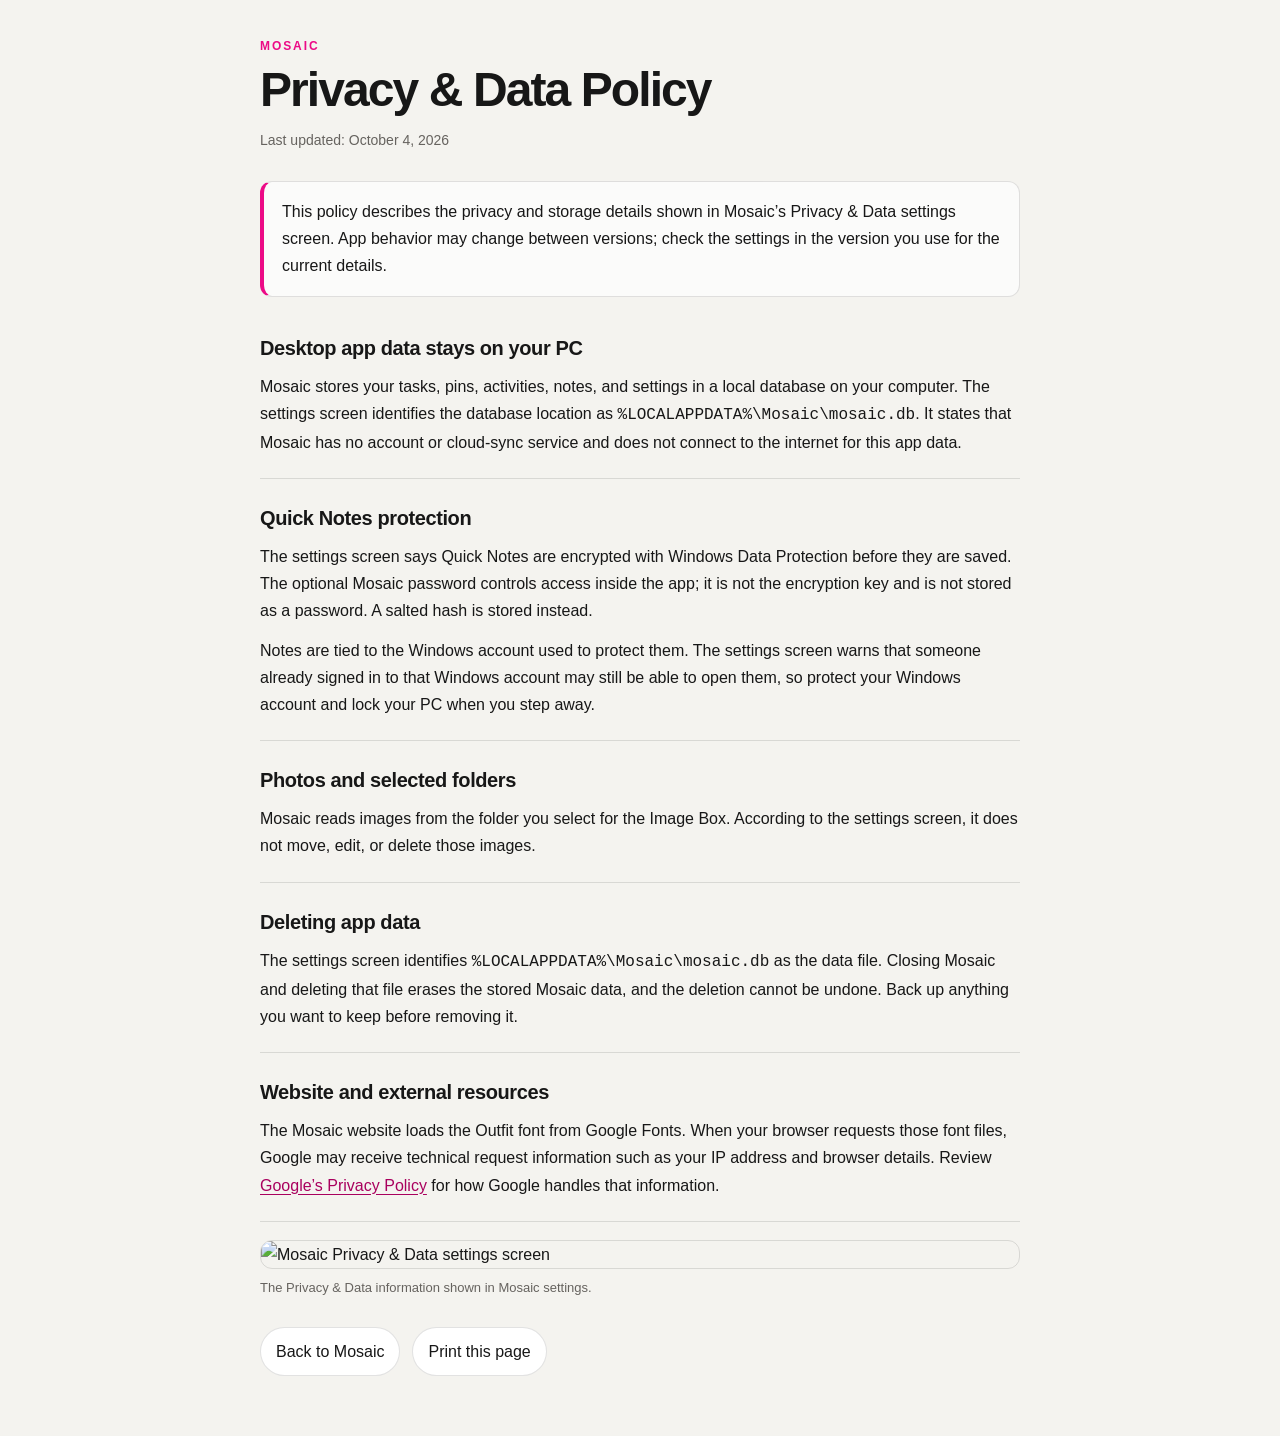
==== docs/web/privacy.html @ 0b3782ed "adding the privacy.html file" ====
<!DOCTYPE html>
<html lang="en">
<head>
  <meta charset="UTF-8" />
  <meta name="viewport" content="width=device-width, initial-scale=1.0" />
  <meta name="theme-color" content="#f4f3ef" />
  <meta name="description" content="Privacy and data information for the Mosaic desktop app and website." />
  <title>Privacy &amp; Data Policy — Mosaic</title>
  <style>
    :root { color-scheme: light; --ink: #171717; --muted: #66635f; --accent: #ec0a86; --line: rgba(21, 21, 21, .12); }
    * { box-sizing: border-box; }
    body { margin: 0; padding: 36px 20px 64px; background: #f4f3ef; color: var(--ink); font: 16px/1.7 "Segoe UI", Arial, sans-serif; }
    main { width: min(760px, 100%); margin: auto; }
    .eyebrow { margin: 0 0 8px; color: var(--accent); font-size: 12px; font-weight: 700; letter-spacing: .16em; text-transform: uppercase; }
    h1 { margin: 0; font-size: clamp(32px, 7vw, 48px); line-height: 1.1; letter-spacing: -.04em; }
    .updated { margin: 12px 0 28px; color: var(--muted); font-size: 14px; }
    .notice { padding: 16px 18px; border: 1px solid var(--line); border-left: 4px solid var(--accent); border-radius: 12px; background: rgba(255, 255, 255, .65); }
    section { padding: 22px 0; border-bottom: 1px solid var(--line); }
    h2 { margin: 0 0 8px; font-size: 20px; letter-spacing: -.02em; }
    p { margin: 0 0 12px; }
    p:last-child { margin-bottom: 0; }
    a { color: #a9005e; text-underline-offset: 3px; }
    figure { margin: 18px 0 0; }
    figure img { display: block; width: 100%; height: auto; border: 1px solid var(--line); border-radius: 12px; }
    figcaption { margin-top: 8px; color: var(--muted); font-size: 13px; }
    .actions { display: flex; flex-wrap: wrap; gap: 12px; margin-top: 28px; }
    .actions a, .actions button { padding: 10px 15px; border: 1px solid var(--line); border-radius: 999px; background: white; color: var(--ink); font: inherit; text-decoration: none; cursor: pointer; }
    .actions a:hover, .actions button:hover { border-color: var(--accent); }
    @media print { body { padding: 0; background: white; } .actions { display: none; } }
  </style>
</head>
<body>
  <main>
    <p class="eyebrow">Mosaic</p>
    <h1>Privacy &amp; Data Policy</h1>
    <p class="updated">Last updated: October 4, 2026</p>

    <p class="notice">This policy describes the privacy and storage details shown in Mosaic’s Privacy &amp; Data settings screen. App behavior may change between versions; check the settings in the version you use for the current details.</p>

    <section>
      <h2>Desktop app data stays on your PC</h2>
      <p>Mosaic stores your tasks, pins, activities, notes, and settings in a local database on your computer. The settings screen identifies the database location as <code>%LOCALAPPDATA%\Mosaic\mosaic.db</code>. It states that Mosaic has no account or cloud-sync service and does not connect to the internet for this app data.</p>
    </section>

    <section>
      <h2>Quick Notes protection</h2>
      <p>The settings screen says Quick Notes are encrypted with Windows Data Protection before they are saved. The optional Mosaic password controls access inside the app; it is not the encryption key and is not stored as a password. A salted hash is stored instead.</p>
      <p>Notes are tied to the Windows account used to protect them. The settings screen warns that someone already signed in to that Windows account may still be able to open them, so protect your Windows account and lock your PC when you step away.</p>
    </section>

    <section>
      <h2>Photos and selected folders</h2>
      <p>Mosaic reads images from the folder you select for the Image Box. According to the settings screen, it does not move, edit, or delete those images.</p>
    </section>

    <section>
      <h2>Deleting app data</h2>
      <p>The settings screen identifies <code>%LOCALAPPDATA%\Mosaic\mosaic.db</code> as the data file. Closing Mosaic and deleting that file erases the stored Mosaic data, and the deletion cannot be undone. Back up anything you want to keep before removing it.</p>
    </section>

    <section>
      <h2>Website and external resources</h2>
      <p>The Mosaic website loads the Outfit font from Google Fonts. When your browser requests those font files, Google may receive technical request information such as your IP address and browser details. Review <a href="https://policies.google.com/privacy" target="_blank" rel="noopener">Google’s Privacy Policy</a> for how Google handles that information.</p>
    </section>

    <figure>
      <img src="assets/p&amp;c.png" alt="Mosaic Privacy &amp; Data settings screen" />
      <figcaption>The Privacy &amp; Data information shown in Mosaic settings.</figcaption>
    </figure>

    <div class="actions">
      <a href="index.html">Back to Mosaic</a>
      <button type="button" id="print-page">Print this page</button>
    </div>
  </main>
  <script>
    document.getElementById("print-page").addEventListener("click", () => window.print());
  </script>
</body>
</html>
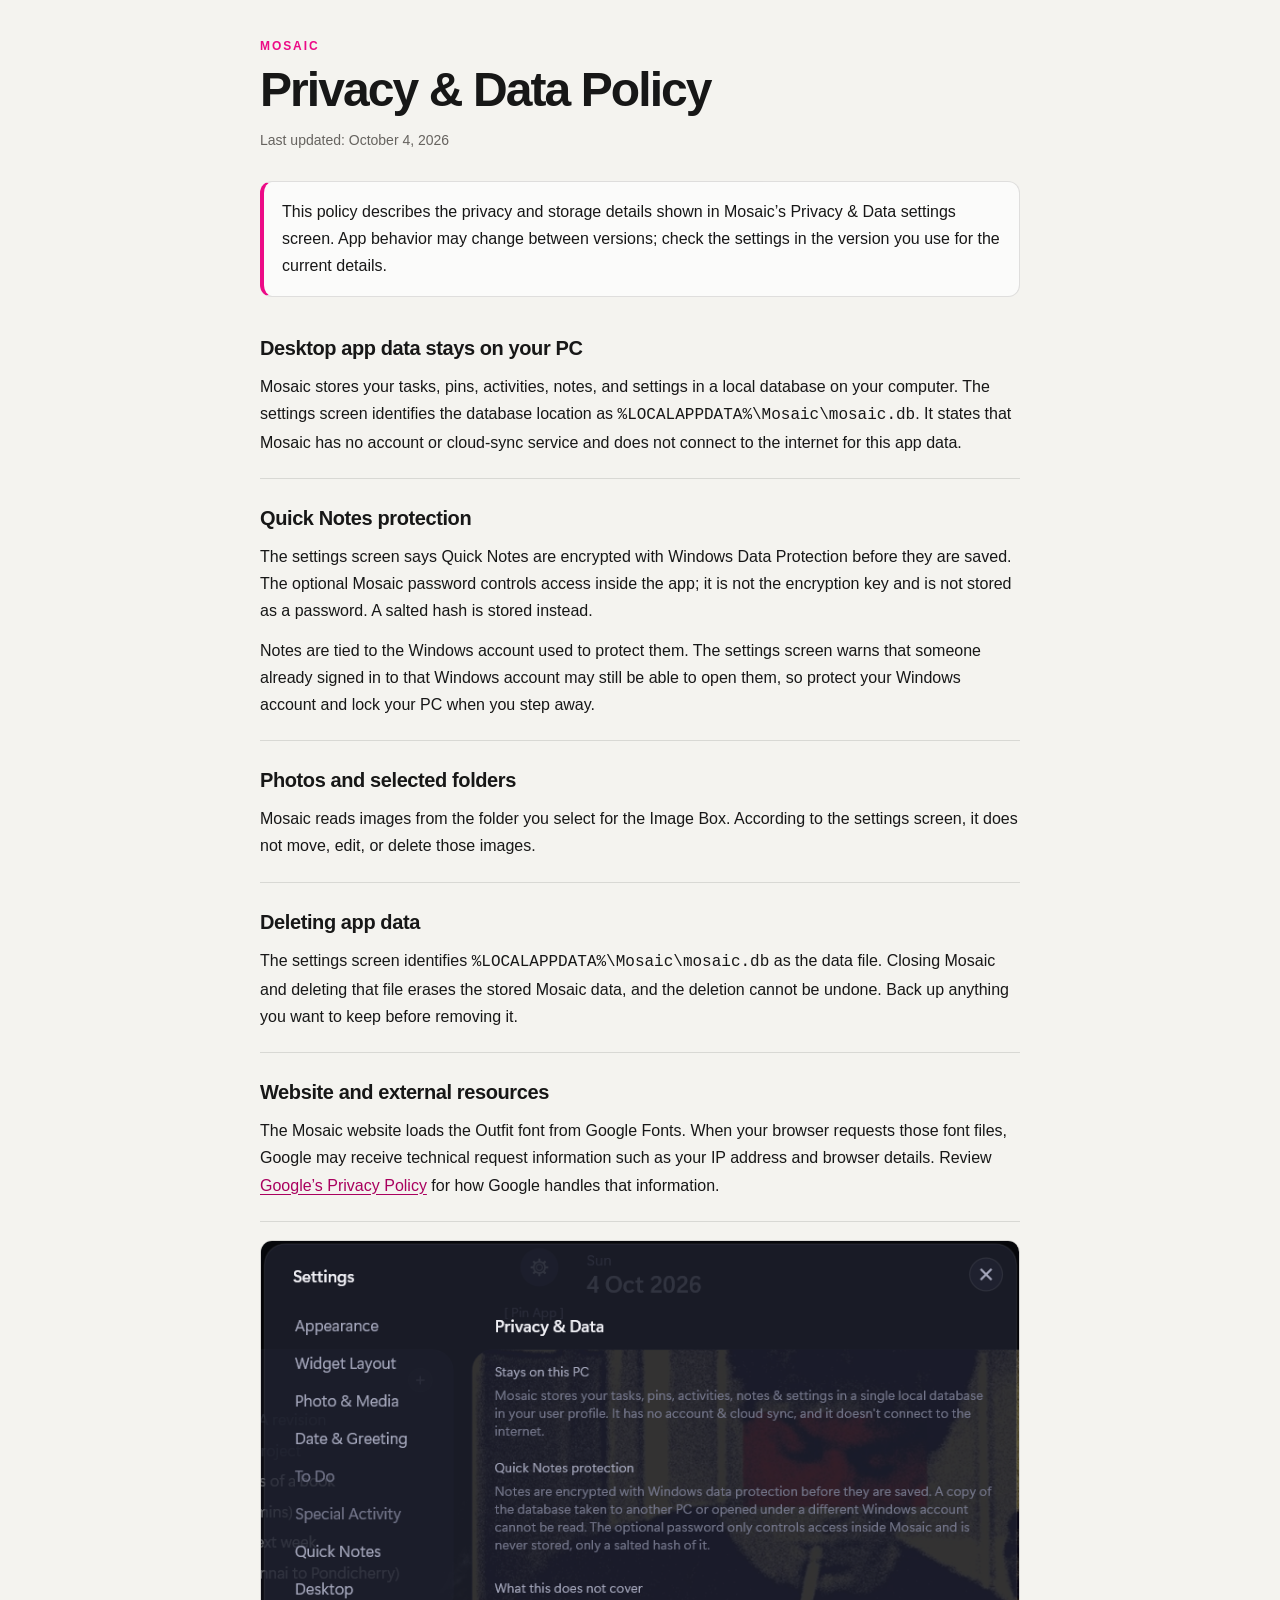
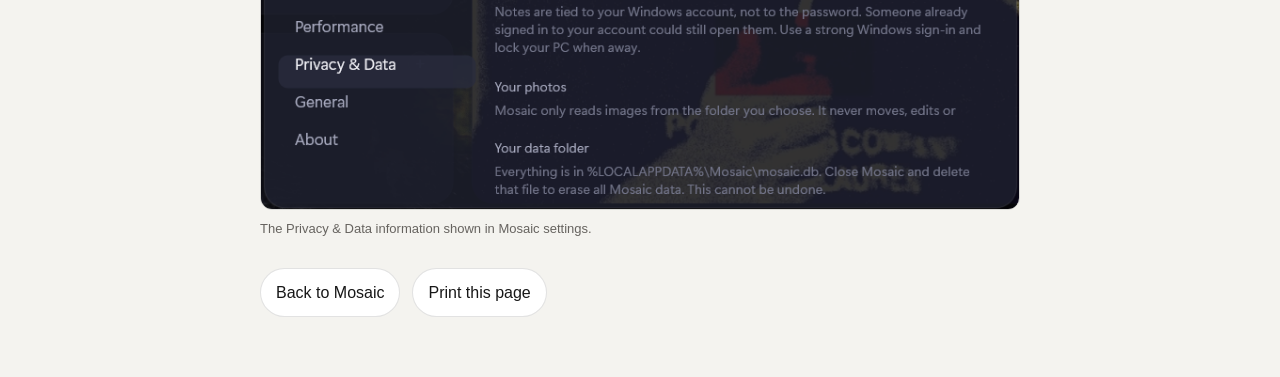
==== commit 27048f2e: "final push the all files for site dev" ====
--- a/docs/web/privacy.html
+++ b/docs/web/privacy.html
@@ -5,6 +5,8 @@
   <meta name="viewport" content="width=device-width, initial-scale=1.0" />
   <meta name="theme-color" content="#f4f3ef" />
   <meta name="description" content="Privacy and data information for the Mosaic desktop app and website." />
+  <link rel="icon" href="favicon.ico" type="image/x-icon" />
+  <link rel="canonical" href="https://nabakrishna.github.io/mosaic-windget/privacy.html" />
   <title>Privacy &amp; Data Policy — Mosaic</title>
   <style>
     :root { color-scheme: light; --ink: #171717; --muted: #66635f; --accent: #ec0a86; --line: rgba(21, 21, 21, .12); }
